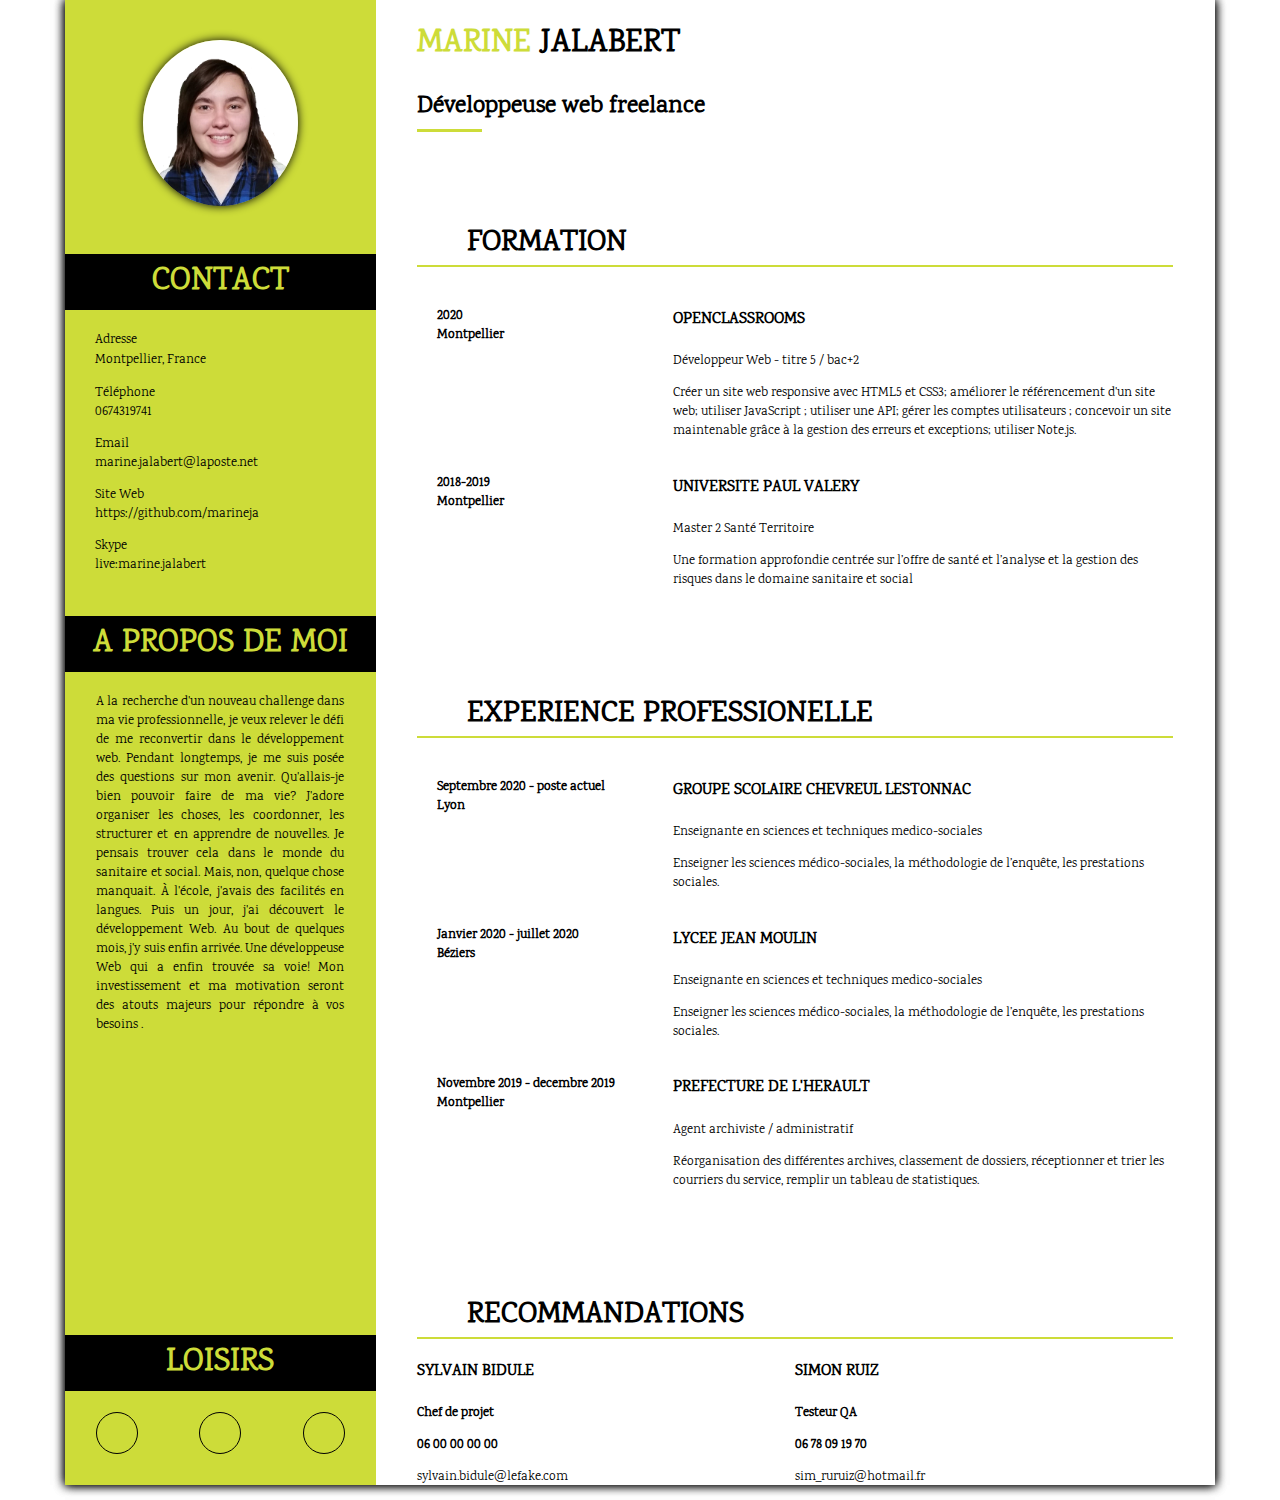
==== nouveaucodeprojet2.html @ 0a370d6e "projet 2" ====
<!DOCTYPE html>
<html>
<head>
	<title>CV Marine Jalabert Pojet 2</title>
	<link rel="stylesheet" type="text/css" href="CVprojet2.css">
	<link rel="stylesheet" href="https://use.fontawesome.com/releases/v5.14.0/css/all.css" integrity="sha384-HzLeBuhoNPvSl5KYnjx0BT+WB0QEEqLprO+NBkkk5gbc67FTaL7XIGa2w1L0Xbgc" crossorigin="anonymous">
	<meta name="viewport" content="width=device-width, initial-scale=1.0">
</head>

<body>
	<div class="page">
		<div class="Blocgauche">
			
			<div class="photo">
				<img src="photo cv.png"> </img>
			</div>

			<div class="bloccontact">
				<div class="titreun">
					<h1 class="textvert">CONTACT</h1>
				</div>
				<div class="information">
					<div class="adresse">
						<p>
							Adresse <br>
							Montpellier, France
						</p>
					</div>
					<div class="telephone">
						<p>
							Téléphone <br>
							0674319741
						</p>
					</div>
					<div class="email">
						<p>
							Email<br>
							marine.jalabert@laposte.net
						</p>
					</div>
					<div class="site">
						<p>
							Site Web<br>
							https://github.com/marineja
						</p>	
					</div>
					<div class="skype">
						<p>
							Skype<br>
							live:marine.jalabert
						</p>
					</div>
				</div>
				
			</div>
			<div class="présentation">
				<div class="titredeux">
					<h1 class="textvert">A PROPOS DE MOI</h1>
				</div>
				<div class="texte">
					<p>
					A la recherche d'un nouveau challenge dans ma vie professionnelle, je veux relever le défi de me reconvertir dans le développement web. Pendant longtemps, je me suis posée des questions sur mon avenir. Qu'allais-je bien pouvoir faire de ma vie? J'adore organiser les choses, les coordonner, les structurer et en apprendre de nouvelles. Je pensais trouver cela dans le monde du sanitaire et social. Mais, non, quelque chose manquait. À l'école, j'avais des facilités en langues. Puis un jour, j'ai découvert le développement Web. Au bout de quelques mois, j'y suis enfin arrivée. Une développeuse Web qui a enfin trouvée sa voie! Mon investissement et ma motivation seront des atouts majeurs pour répondre à vos besoins .
					</p>
				</div>
			</div>
			<div class="Hobbys">
				<div class="titretrois">
					<h1 class="textvert">LOISIRS</h1>
				</div>
				<div class="icones">
					<div class="TV">
						<i class="fas fa-tv"></i>
					</div>
					<div class="velo">
						<i class="fas fa-biking"></i>
					</div>
					<div class="voyage">
						<i class="fas fa-suitcase-rolling"></i>
					</div>
				</div>
			</div>
		</div>
<!------------------------------------------bloc droit------------------------------------------>
		<div class="blocdroit">
			<div class="photoresponsive">
				<img src="photo cv.png"> </img>
			</div>
			<div class="titrecv">
				<div class="prenom">
					<h1> <span class="marine">MARINE</span> <span class="jalabert">JALABERT</span></h1>
				</div>
				<div class="metier">
					<h2>Développeuse web freelance</h2>
					<div class="trait"></div>
				</div>
				
			</div>
<!-----------------------------------------bloc formation----------------------------------------------->
			<div class="bloctitre">
				<div class="titreimage">
					<div class="imagedroit">  
						<i class="fas fa-graduation-cap"></i> 
					</div>
					<div class="titreblocs">
						<h3>FORMATION</h3>
					</div>
				</div>
				<div class="interieur">
					<div class="premierbloc">
						<div class="blocdate">
							<div class="cerclepoint">
								<i class="far fa-dot-circle"></i>
							</div>
							<div class="date">
								<p>
									2020<br>
									Montpellier
								</p>
							</div>
						</div>
						<div class="blocdeux">
							<div class="nomecole">
								<h4>OPENCLASSROOMS</h4> 
							</div>
							<div class="parcours">
								<p>Développeur Web - titre 5 / bac+2</p>
							</div>
							<div class="sujet">
								<p>Créer un site web responsive avec HTML5 et CSS3; améliorer le référencement d'un site web; utiliser JavaScript ; utiliser une API; gérer les comptes utilisateurs ; concevoir un site maintenable grâce à la gestion des erreurs et exceptions; utiliser Note.js.</p>
							</div>
						</div>
					</div>
					<div class="deuxiemebloc">
						<div class="blocdate">
							<div class="cercle">
								<i class="fas fa-circle"></i>
							</div>
							<div class="date">
								<p>
									2018-2019<br>
									Montpellier
								</p>
							</div>
						</div>
						<div class="blocdeux">
							<div class="nomecole">
								<h4>UNIVERSITE PAUL VALERY</h4>
							</div>
							<div class="parcours">
								<p> Master 2 Santé Territoire </p>
							</div>
							<div class="sujet">
								<p> Une formation approfondie centrée sur l’offre de santé et l’analyse et la gestion des risques dans le domaine sanitaire et social</p>
							</div>
						</div>
					</div>
				</div>
				
			</div>
<!-------------------------------------------------------bloc experiences------------------------------------------------>
			<div class="bloctitre">
				<div class="titreimage">
					<div class="imagedroit">
						<i class="fas fa-briefcase"></i>
					</div>
					<div class="titreblocs">
						<h3>EXPERIENCE PROFESSIONELLE</h3>
					</div>
				</div>
				<div class="interieur">
					<div class="premierbloc">
						<div class="blocdate">
							<div class="cerclepoint">
								<i class="far fa-dot-circle"></i>
							</div>
							<div class="date">
								<p>
									Septembre 2020 - poste actuel<br>
									Lyon
								</p>
							</div>
						</div>
						<div class="blocdeux">
							<div class="nomemployeur">
								<h4> GROUPE SCOLAIRE CHEVREUL LESTONNAC </h4> 
							</div>
							<div class="parcours">
								<p>Enseignante en sciences et techniques medico-sociales</p>
							</div>
							<div class="sujet">
								<p> Enseigner les sciences médico-sociales, la méthodologie de l’enquête, les prestations sociales. </p>
							</div>
						</div>
					</div>
					<div class="deuxiemebloc">
						<div class="blocdate">
							<div class="cercle">
								<i class="fas fa-circle"></i>
							</div>
							<div class="date">
								<p>
									Janvier 2020 - juillet 2020<br>
									Béziers
								</p>
							</div>
						</div>
						<div class="blocdeux">
							<div class="nomemployeur">
								<h4>LYCEE JEAN MOULIN </h4>
							</div>
							<div class="parcours">
								<p> Enseignante en sciences et techniques medico-sociales </p>
							</div>
							<div class="sujet">
								<p> Enseigner les sciences médico-sociales, la méthodologie de l’enquête, les prestations sociales.</p>
							</div>
						</div>
					</div>
					<div class="troisiemebloc">
						<div class="blocdate">
							<div class="cercle">
								<i class="fas fa-circle"></i>
							</div>
							<div class="date">
								<p>
									Novembre 2019 - decembre 2019<br>
									Montpellier
								</p>
							</div>
						</div>
						<div class="blocdeux">
							<div class="nomemployeur">
								<h4>PREFECTURE DE L'HERAULT </h4>
							</div>
							<div class="parcours">
								<p> Agent archiviste / administratif </p>
							</div>
							<div class="sujet">
								<p>Réorganisation des différentes archives, classement de dossiers, réceptionner et trier les courriers du service, remplir un tableau de statistiques. </p>
							</div>
						</div>
					</div>
				</div>
			</div>
<!-------------------------------------------------------------------bloc recommandations-------------------------->			
			<div class="bloctitre">
				<div class="titreimage">
					<div class="imagedroit">
						<i class="fas fa-pencil-alt"></i>
					</div>
					<div class="titreblocs">
						<h3>RECOMMANDATIONS</h3>
					</div>
				</div>
				<div class="interieurrecommandations">
					<div class="blocunrecommandations">
						<div class="nom">
							<h4> SYLVAIN BIDULE </h4> 
						</div>
						<div class="job">
							<p>Chef de projet</p>
						</div>
						<div class="tel">
							<p> 06 00 00 00 00 </p>
						</div>
						<div class="mail">
							<p>sylvain.bidule@lefake.com</p>
						</div>
					</div>
					<div class="blocdeuxrecommandations">
						<div class="nom">
							<h4> SIMON RUIZ </h4> 
						</div>
						<div class="job">
							<p>Testeur QA</p>
						</div>
						<div class="tel">
							<p> 06 78 09 19 70 </p>
						</div>
						<div class="mail">
							<p>sim_ruruiz@hotmail.fr</p>
						</div>
					</div>
				</div>
			</div>
		</div>
	</div>
</body>
</html>
---- CVprojet2.css ----
@font-face {
  font-family: "Karma-Regular";
  src: url("Karma-Regular.ttf");
}
body{
	font-family: "Karma-Regular"
}
body, html{
	margin: 0 auto;
	padding: 0;
	width: 1150px;
	height: 1485px;
	box-shadow: 0px 0px 10px black

}
.page{
	display: flex;
	width: 100%;
	height: 100%;}

p{
	font-size: small;
}
/*=======================================================blocgauce==================================*/
.Blocgauche{
	width: 27%;
	background-color: #CDDC39;
	position: relative;
	display: flex;
	flex-wrap: wrap;
}

.titreun{
	background-color: black;
	height: auto;
	text-align: center;
}

h1{
	
	font-family: "Karma-Regular";
}

.textvert {
	color: #CDDC39;
	padding: 5px 0px;
}
.titredeux{
	background-color: black;
	height: auto;
	text-align: center;
}
.texte{
	text-align: justify;
	margin-left: 10%;
	margin-right: 10%;
}
.titretrois{
	background-color: black;
	height: auto;
	text-align: center;
}
.photo{
	height: 100px;
}
.photo > img{
	border-radius: 50%;
	display: block;
    margin-left: auto;
    margin-right: auto;
    margin-top: 40px;
    box-shadow: 0px 0px 10px black;
    width: 50%;

}
.adresse > p {
	line-height: 20px;
}
.information{
	padding-left: 30px;
}
.icones{
	display: flex;
	justify-content: space-around;
}
.icones>div{
	height: 40px;
	width: 40px;
	border: 1px solid black;
	border-radius: 50%;
	text-align: center;
	line-height: 40px;
}
.icones>div>i{
	font-size: 20px;
}
.marine{
	color:#CDDC39; 
}
.jalabert{
	color: black;
}
.Hobbys{
	align-self: flex-end;
	width: 100%;
	margin-bottom: 10%;
}
.bloccontact{
	width: 100%;
	height: 230px;
}

/*==============================================================bloc droit==================================*/
.blocdroit{
	width: 73%;
}
.photoresponsive{
	display: none;
}
.titrecv{
	margin-left: 5%;
	margin-right: 5%;
}
h2{
	font-style: bold;
	margin-bottom: 5px;
}

.trait{
	height: 3px;
	width: 65px;
	background-color:#CDDC39; 
}

.imagedroit>i{
	color: #CDDC39;
	font-size: 30px;

}
.parcours>p{
	font-size: small;
}
.sujet>p{
	font-size: small;
}
.date>p{
	font-weight: bold;
}
.date{
	margin: 0 0 0 20px;
}
.cerclepoint>i{
	color: #CDDC39;
	padding-top: 20px;
}
h3{
	font-style: bold;
	font-size: large;
	margin: 0 0 0 50px;
	font-size: 30px;
	
}
.titreimage{
	display: flex;
	width: 100%;
	border-bottom: solid 2px #CDDC39;
}
.blocdate{
	display: flex;
}
.date > p {
	margin-top: 20px;

}
.premierbloc{
	margin-top: 20px;
	display: flex;
	justify-content: space-between;
}
h4{
	font-style: bold;
}
.deuxiemebloc{
	display: flex;
}
.cercle>i{
	color: #CDDC39;
	padding-top: 20px;
}
.bloctitre{
	margin-top: 90px;
	margin-bottom: 50px;
	margin-left: 5%;
	margin-right: 5%;
}
.blocdeux{
	width: 500px;
}


/*===============================================bloc experiences================================================*/

.troisiemebloc{
	display: flex;
	justify-content: space-between;
}

.deuxiemebloc{
	display: flex;
	justify-content: space-between;
}




/***********************************************recommandations*********************************************/
.interieurrecommandations{
	display: flex;
}

.blocdeuxrecommandations{
	width: 500px;
}
.deuxiemebloc{
	display: flex;
}
.blocunrecommandations{
	width: 50%;
}
.blocdeuxrecommandations{
	width: 50%;
}
.job>p{
	font-weight: bold;
}
.tel>p{
	font-weight: bold;
}

@media screen and (max-width: 1150px) {


	body, html{
	
		width: 100%;
		height: auto;
		
	}
	.page{
	flex-direction: column-reverse;}
	.blocdroit{
	width: 100%;
	}

	.Blocgauche{
	width: 100%; 
	}
	.blocdroit{
	width: 100%;
}
	.photo{
	display: none;

	}
	.bloccontact{
		height: 340px;
	}
	.photoresponsive{
		display: block;
		width: 200px;
		margin: 0 auto;
	}
	.photoresponsive>img{
	border-radius: 50%;
	display: block;
    margin-left: auto;
    margin-right: auto;
    margin-top: 40px;
    box-shadow: 0px 0px 10px black;
    width: 100%;
	}
	.premierbloc{
		display: block;
	}
	.deuxiemebloc{
		display: block;
	}
	.troisiemebloc{
		display: block;
	}
	body, html{
		box-shadow: none;
	}









}
@media screen and (max-width: 550px){

.blocdeux{
	width: 100%;
}
.imagedroit{
	display: none;
}
h3{
	margin: 0;
	text-align: center;
	font-size: 20px;
}
.interieurrecommandations{
	display: block;
}
.titreblocs{
	width: 100%;
}

}
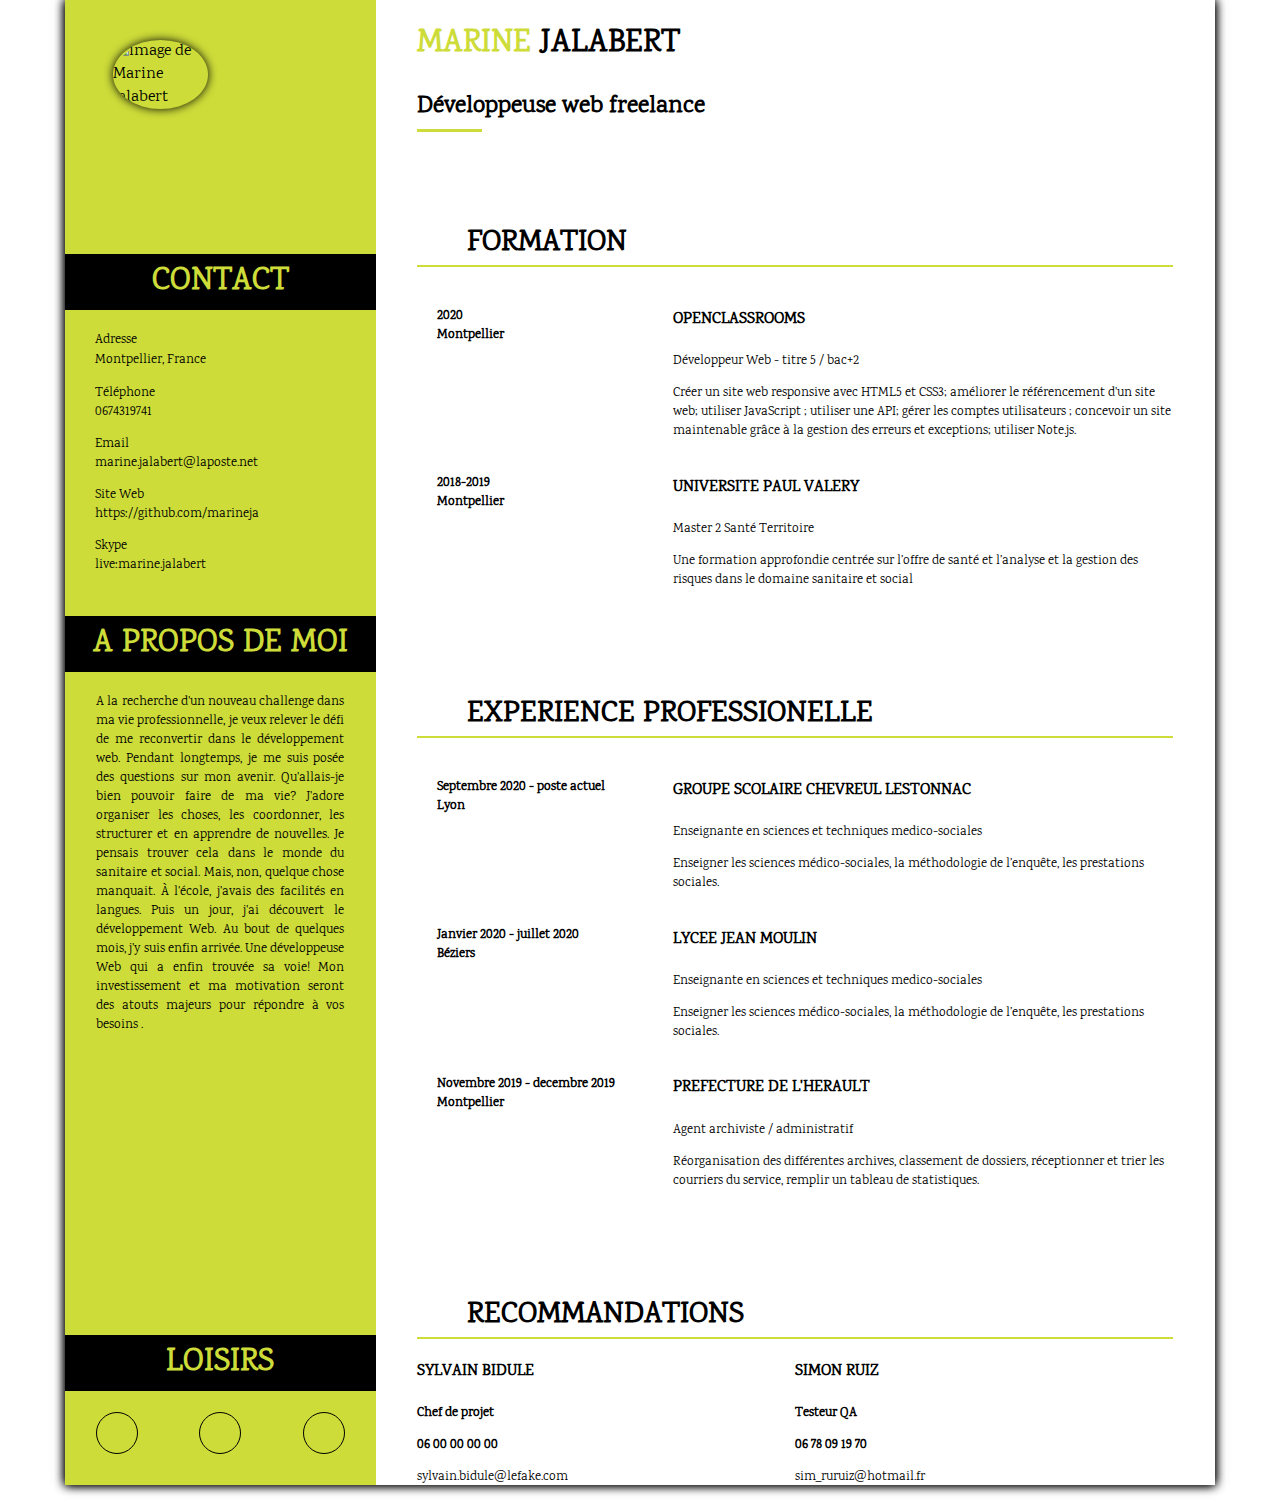
==== commit 02ef6c27: "version finale première soutenance" ====
--- a/nouveaucodeprojet2.html
+++ b/nouveaucodeprojet2.html
@@ -1,291 +1,292 @@
-<!DOCTYPE html>
-<html>
-<head>
-	<title>CV Marine Jalabert Pojet 2</title>
-	<link rel="stylesheet" type="text/css" href="CVprojet2.css">
-	<link rel="stylesheet" href="https://use.fontawesome.com/releases/v5.14.0/css/all.css" integrity="sha384-HzLeBuhoNPvSl5KYnjx0BT+WB0QEEqLprO+NBkkk5gbc67FTaL7XIGa2w1L0Xbgc" crossorigin="anonymous">
-	<meta name="viewport" content="width=device-width, initial-scale=1.0">
-</head>
-
-<body>
-	<div class="page">
-		<div class="Blocgauche">
-			
-			<div class="photo">
-				<img src="photo cv.png"> </img>
-			</div>
-
-			<div class="bloccontact">
-				<div class="titreun">
-					<h1 class="textvert">CONTACT</h1>
-				</div>
-				<div class="information">
-					<div class="adresse">
-						<p>
-							Adresse <br>
-							Montpellier, France
-						</p>
-					</div>
-					<div class="telephone">
-						<p>
-							Téléphone <br>
-							0674319741
-						</p>
-					</div>
-					<div class="email">
-						<p>
-							Email<br>
-							marine.jalabert@laposte.net
-						</p>
-					</div>
-					<div class="site">
-						<p>
-							Site Web<br>
-							https://github.com/marineja
-						</p>	
-					</div>
-					<div class="skype">
-						<p>
-							Skype<br>
-							live:marine.jalabert
-						</p>
-					</div>
-				</div>
-				
-			</div>
-			<div class="présentation">
-				<div class="titredeux">
-					<h1 class="textvert">A PROPOS DE MOI</h1>
-				</div>
-				<div class="texte">
-					<p>
-					A la recherche d'un nouveau challenge dans ma vie professionnelle, je veux relever le défi de me reconvertir dans le développement web. Pendant longtemps, je me suis posée des questions sur mon avenir. Qu'allais-je bien pouvoir faire de ma vie? J'adore organiser les choses, les coordonner, les structurer et en apprendre de nouvelles. Je pensais trouver cela dans le monde du sanitaire et social. Mais, non, quelque chose manquait. À l'école, j'avais des facilités en langues. Puis un jour, j'ai découvert le développement Web. Au bout de quelques mois, j'y suis enfin arrivée. Une développeuse Web qui a enfin trouvée sa voie! Mon investissement et ma motivation seront des atouts majeurs pour répondre à vos besoins .
-					</p>
-				</div>
-			</div>
-			<div class="Hobbys">
-				<div class="titretrois">
-					<h1 class="textvert">LOISIRS</h1>
-				</div>
-				<div class="icones">
-					<div class="TV">
-						<i class="fas fa-tv"></i>
-					</div>
-					<div class="velo">
-						<i class="fas fa-biking"></i>
-					</div>
-					<div class="voyage">
-						<i class="fas fa-suitcase-rolling"></i>
-					</div>
-				</div>
-			</div>
-		</div>
-<!------------------------------------------bloc droit------------------------------------------>
-		<div class="blocdroit">
-			<div class="photoresponsive">
-				<img src="photo cv.png"> </img>
-			</div>
-			<div class="titrecv">
-				<div class="prenom">
-					<h1> <span class="marine">MARINE</span> <span class="jalabert">JALABERT</span></h1>
-				</div>
-				<div class="metier">
-					<h2>Développeuse web freelance</h2>
-					<div class="trait"></div>
-				</div>
-				
-			</div>
-<!-----------------------------------------bloc formation----------------------------------------------->
-			<div class="bloctitre">
-				<div class="titreimage">
-					<div class="imagedroit">  
-						<i class="fas fa-graduation-cap"></i> 
-					</div>
-					<div class="titreblocs">
-						<h3>FORMATION</h3>
-					</div>
-				</div>
-				<div class="interieur">
-					<div class="premierbloc">
-						<div class="blocdate">
-							<div class="cerclepoint">
-								<i class="far fa-dot-circle"></i>
-							</div>
-							<div class="date">
-								<p>
-									2020<br>
-									Montpellier
-								</p>
-							</div>
-						</div>
-						<div class="blocdeux">
-							<div class="nomecole">
-								<h4>OPENCLASSROOMS</h4> 
-							</div>
-							<div class="parcours">
-								<p>Développeur Web - titre 5 / bac+2</p>
-							</div>
-							<div class="sujet">
-								<p>Créer un site web responsive avec HTML5 et CSS3; améliorer le référencement d'un site web; utiliser JavaScript ; utiliser une API; gérer les comptes utilisateurs ; concevoir un site maintenable grâce à la gestion des erreurs et exceptions; utiliser Note.js.</p>
-							</div>
-						</div>
-					</div>
-					<div class="deuxiemebloc">
-						<div class="blocdate">
-							<div class="cercle">
-								<i class="fas fa-circle"></i>
-							</div>
-							<div class="date">
-								<p>
-									2018-2019<br>
-									Montpellier
-								</p>
-							</div>
-						</div>
-						<div class="blocdeux">
-							<div class="nomecole">
-								<h4>UNIVERSITE PAUL VALERY</h4>
-							</div>
-							<div class="parcours">
-								<p> Master 2 Santé Territoire </p>
-							</div>
-							<div class="sujet">
-								<p> Une formation approfondie centrée sur l’offre de santé et l’analyse et la gestion des risques dans le domaine sanitaire et social</p>
-							</div>
-						</div>
-					</div>
-				</div>
-				
-			</div>
-<!-------------------------------------------------------bloc experiences------------------------------------------------>
-			<div class="bloctitre">
-				<div class="titreimage">
-					<div class="imagedroit">
-						<i class="fas fa-briefcase"></i>
-					</div>
-					<div class="titreblocs">
-						<h3>EXPERIENCE PROFESSIONELLE</h3>
-					</div>
-				</div>
-				<div class="interieur">
-					<div class="premierbloc">
-						<div class="blocdate">
-							<div class="cerclepoint">
-								<i class="far fa-dot-circle"></i>
-							</div>
-							<div class="date">
-								<p>
-									Septembre 2020 - poste actuel<br>
-									Lyon
-								</p>
-							</div>
-						</div>
-						<div class="blocdeux">
-							<div class="nomemployeur">
-								<h4> GROUPE SCOLAIRE CHEVREUL LESTONNAC </h4> 
-							</div>
-							<div class="parcours">
-								<p>Enseignante en sciences et techniques medico-sociales</p>
-							</div>
-							<div class="sujet">
-								<p> Enseigner les sciences médico-sociales, la méthodologie de l’enquête, les prestations sociales. </p>
-							</div>
-						</div>
-					</div>
-					<div class="deuxiemebloc">
-						<div class="blocdate">
-							<div class="cercle">
-								<i class="fas fa-circle"></i>
-							</div>
-							<div class="date">
-								<p>
-									Janvier 2020 - juillet 2020<br>
-									Béziers
-								</p>
-							</div>
-						</div>
-						<div class="blocdeux">
-							<div class="nomemployeur">
-								<h4>LYCEE JEAN MOULIN </h4>
-							</div>
-							<div class="parcours">
-								<p> Enseignante en sciences et techniques medico-sociales </p>
-							</div>
-							<div class="sujet">
-								<p> Enseigner les sciences médico-sociales, la méthodologie de l’enquête, les prestations sociales.</p>
-							</div>
-						</div>
-					</div>
-					<div class="troisiemebloc">
-						<div class="blocdate">
-							<div class="cercle">
-								<i class="fas fa-circle"></i>
-							</div>
-							<div class="date">
-								<p>
-									Novembre 2019 - decembre 2019<br>
-									Montpellier
-								</p>
-							</div>
-						</div>
-						<div class="blocdeux">
-							<div class="nomemployeur">
-								<h4>PREFECTURE DE L'HERAULT </h4>
-							</div>
-							<div class="parcours">
-								<p> Agent archiviste / administratif </p>
-							</div>
-							<div class="sujet">
-								<p>Réorganisation des différentes archives, classement de dossiers, réceptionner et trier les courriers du service, remplir un tableau de statistiques. </p>
-							</div>
-						</div>
-					</div>
-				</div>
-			</div>
-<!-------------------------------------------------------------------bloc recommandations-------------------------->			
-			<div class="bloctitre">
-				<div class="titreimage">
-					<div class="imagedroit">
-						<i class="fas fa-pencil-alt"></i>
-					</div>
-					<div class="titreblocs">
-						<h3>RECOMMANDATIONS</h3>
-					</div>
-				</div>
-				<div class="interieurrecommandations">
-					<div class="blocunrecommandations">
-						<div class="nom">
-							<h4> SYLVAIN BIDULE </h4> 
-						</div>
-						<div class="job">
-							<p>Chef de projet</p>
-						</div>
-						<div class="tel">
-							<p> 06 00 00 00 00 </p>
-						</div>
-						<div class="mail">
-							<p>sylvain.bidule@lefake.com</p>
-						</div>
-					</div>
-					<div class="blocdeuxrecommandations">
-						<div class="nom">
-							<h4> SIMON RUIZ </h4> 
-						</div>
-						<div class="job">
-							<p>Testeur QA</p>
-						</div>
-						<div class="tel">
-							<p> 06 78 09 19 70 </p>
-						</div>
-						<div class="mail">
-							<p>sim_ruruiz@hotmail.fr</p>
-						</div>
-					</div>
-				</div>
-			</div>
-		</div>
-	</div>
-</body>
-</html>
-
-
+<!DOCTYPE html>
+<html lang="fr">
+<head>
+	<title>CV Marine Jalabert Pojet 2</title>
+	<link rel="stylesheet" type="text/css" href="CVprojet2.css">
+	<link rel="stylesheet" href="https://use.fontawesome.com/releases/v5.14.0/css/all.css" integrity="sha384-HzLeBuhoNPvSl5KYnjx0BT+WB0QEEqLprO+NBkkk5gbc67FTaL7XIGa2w1L0Xbgc" crossorigin="anonymous">
+	<meta name="viewport" content="width=device-width, initial-scale=1.0">
+	<meta charset="utf-8">
+</head>
+
+<body>
+	<div class="page">
+		<div class="Blocgauche">
+			
+			<div class="photo">
+				<img alt="image de Marine Jalabert" src="photocv.png"> 
+			</div>
+
+			<div class="bloccontact">
+				<div class="titreun">
+					<h1 class="textvert">CONTACT</h1>
+				</div>
+				<div class="information">
+					<div class="adresse">
+						<p>
+							Adresse <br>
+							Montpellier, France
+						</p>
+					</div>
+					<div class="telephone">
+						<p>
+							Téléphone <br>
+							0674319741
+						</p>
+					</div>
+					<div class="email">
+						<p>
+							Email<br>
+							marine.jalabert@laposte.net
+						</p>
+					</div>
+					<div class="site">
+						<p>
+							Site Web<br>
+							https://github.com/marineja
+						</p>	
+					</div>
+					<div class="skype">
+						<p>
+							Skype<br>
+							live:marine.jalabert
+						</p>
+					</div>
+				</div>
+				
+			</div>
+			<div class="présentation">
+				<div class="titredeux">
+					<h1 class="textvert">A PROPOS DE MOI</h1>
+				</div>
+				<div class="texte">
+					<p>
+					A la recherche d'un nouveau challenge dans ma vie professionnelle, je veux relever le défi de me reconvertir dans le développement web. Pendant longtemps, je me suis posée des questions sur mon avenir. Qu'allais-je bien pouvoir faire de ma vie? J'adore organiser les choses, les coordonner, les structurer et en apprendre de nouvelles. Je pensais trouver cela dans le monde du sanitaire et social. Mais, non, quelque chose manquait. À l'école, j'avais des facilités en langues. Puis un jour, j'ai découvert le développement Web. Au bout de quelques mois, j'y suis enfin arrivée. Une développeuse Web qui a enfin trouvée sa voie! Mon investissement et ma motivation seront des atouts majeurs pour répondre à vos besoins .
+					</p>
+				</div>
+			</div>
+			<div class="Hobbys">
+				<div class="titretrois">
+					<h1 class="textvert">LOISIRS</h1>
+				</div>
+				<div class="icones">
+					<div class="TV">
+						<i class="fas fa-tv"></i>
+					</div>
+					<div class="velo">
+						<i class="fas fa-biking"></i>
+					</div>
+					<div class="voyage">
+						<i class="fas fa-suitcase-rolling"></i>
+					</div>
+				</div>
+			</div>
+		</div>
+<!------------------------------------------bloc droit------------------------------------------>
+		<div class="blocdroit">
+			<div class="photoresponsive">
+				<img alt="photo de marine Jalabert" src="photocv.png"> 
+			</div>
+			<div class="titrecv">
+				<div class="prenom">
+					<h1> <span class="marine">MARINE</span> <span class="jalabert">JALABERT</span></h1>
+				</div>
+				<div class="metier">
+					<h2>Développeuse web freelance</h2>
+					<div class="trait"></div>
+				</div>
+				
+			</div>
+<!-----------------------------------------bloc formation----------------------------------------------->
+			<div class="bloctitre">
+				<div class="titreimage">
+					<div class="imagedroit">  
+						<i class="fas fa-graduation-cap"></i> 
+					</div>
+					<div class="titreblocs">
+						<h3>FORMATION</h3>
+					</div>
+				</div>
+				<div class="interieur">
+					<div class="premierbloc">
+						<div class="blocdate">
+							<div class="cerclepoint">
+								<i class="far fa-dot-circle"></i>
+							</div>
+							<div class="date">
+								<p>
+									2020<br>
+									Montpellier
+								</p>
+							</div>
+						</div>
+						<div class="blocdeux">
+							<div class="nomecole">
+								<h4>OPENCLASSROOMS</h4> 
+							</div>
+							<div class="parcours">
+								<p>Développeur Web - titre 5 / bac+2</p>
+							</div>
+							<div class="sujet">
+								<p>Créer un site web responsive avec HTML5 et CSS3; améliorer le référencement d'un site web; utiliser JavaScript ; utiliser une API; gérer les comptes utilisateurs ; concevoir un site maintenable grâce à la gestion des erreurs et exceptions; utiliser Note.js.</p>
+							</div>
+						</div>
+					</div>
+					<div class="deuxiemebloc">
+						<div class="blocdate">
+							<div class="cercle">
+								<i class="fas fa-circle"></i>
+							</div>
+							<div class="date">
+								<p>
+									2018-2019<br>
+									Montpellier
+								</p>
+							</div>
+						</div>
+						<div class="blocdeux">
+							<div class="nomecole">
+								<h4>UNIVERSITE PAUL VALERY</h4>
+							</div>
+							<div class="parcours">
+								<p> Master 2 Santé Territoire </p>
+							</div>
+							<div class="sujet">
+								<p> Une formation approfondie centrée sur l’offre de santé et l’analyse et la gestion des risques dans le domaine sanitaire et social</p>
+							</div>
+						</div>
+					</div>
+				</div>
+				
+			</div>
+<!-------------------------------------------------------bloc experiences------------------------------------------------>
+			<div class="bloctitre">
+				<div class="titreimage">
+					<div class="imagedroit">
+						<i class="fas fa-briefcase"></i>
+					</div>
+					<div class="titreblocs">
+						<h3>EXPERIENCE PROFESSIONELLE</h3>
+					</div>
+				</div>
+				<div class="interieur">
+					<div class="premierbloc">
+						<div class="blocdate">
+							<div class="cerclepoint">
+								<i class="far fa-dot-circle"></i>
+							</div>
+							<div class="date">
+								<p>
+									Septembre 2020 - poste actuel<br>
+									Lyon
+								</p>
+							</div>
+						</div>
+						<div class="blocdeux">
+							<div class="nomemployeur">
+								<h4> GROUPE SCOLAIRE CHEVREUL LESTONNAC </h4> 
+							</div>
+							<div class="parcours">
+								<p>Enseignante en sciences et techniques medico-sociales</p>
+							</div>
+							<div class="sujet">
+								<p> Enseigner les sciences médico-sociales, la méthodologie de l’enquête, les prestations sociales. </p>
+							</div>
+						</div>
+					</div>
+					<div class="deuxiemebloc">
+						<div class="blocdate">
+							<div class="cercle">
+								<i class="fas fa-circle"></i>
+							</div>
+							<div class="date">
+								<p>
+									Janvier 2020 - juillet 2020<br>
+									Béziers
+								</p>
+							</div>
+						</div>
+						<div class="blocdeux">
+							<div class="nomemployeur">
+								<h4>LYCEE JEAN MOULIN </h4>
+							</div>
+							<div class="parcours">
+								<p> Enseignante en sciences et techniques medico-sociales </p>
+							</div>
+							<div class="sujet">
+								<p> Enseigner les sciences médico-sociales, la méthodologie de l’enquête, les prestations sociales.</p>
+							</div>
+						</div>
+					</div>
+					<div class="troisiemebloc">
+						<div class="blocdate">
+							<div class="cercle">
+								<i class="fas fa-circle"></i>
+							</div>
+							<div class="date">
+								<p>
+									Novembre 2019 - decembre 2019<br>
+									Montpellier
+								</p>
+							</div>
+						</div>
+						<div class="blocdeux">
+							<div class="nomemployeur">
+								<h4>PREFECTURE DE L'HERAULT </h4>
+							</div>
+							<div class="parcours">
+								<p> Agent archiviste / administratif </p>
+							</div>
+							<div class="sujet">
+								<p>Réorganisation des différentes archives, classement de dossiers, réceptionner et trier les courriers du service, remplir un tableau de statistiques. </p>
+							</div>
+						</div>
+					</div>
+				</div>
+			</div>
+<!-------------------------------------------------------------------bloc recommandations-------------------------->			
+			<div class="bloctitre">
+				<div class="titreimage">
+					<div class="imagedroit">
+						<i class="fas fa-pencil-alt"></i>
+					</div>
+					<div class="titreblocs">
+						<h3>RECOMMANDATIONS</h3>
+					</div>
+				</div>
+				<div class="interieurrecommandations">
+					<div class="blocunrecommandations">
+						<div class="nom">
+							<h4> SYLVAIN BIDULE </h4> 
+						</div>
+						<div class="job">
+							<p>Chef de projet</p>
+						</div>
+						<div class="tel">
+							<p> 06 00 00 00 00 </p>
+						</div>
+						<div class="mail">
+							<p>sylvain.bidule@lefake.com</p>
+						</div>
+					</div>
+					<div class="blocdeuxrecommandations">
+						<div class="nom">
+							<h4> SIMON RUIZ </h4> 
+						</div>
+						<div class="job">
+							<p>Testeur QA</p>
+						</div>
+						<div class="tel">
+							<p> 06 78 09 19 70 </p>
+						</div>
+						<div class="mail">
+							<p>sim_ruruiz@hotmail.fr</p>
+						</div>
+					</div>
+				</div>
+			</div>
+		</div>
+	</div>
+</body>
+</html>
+
+
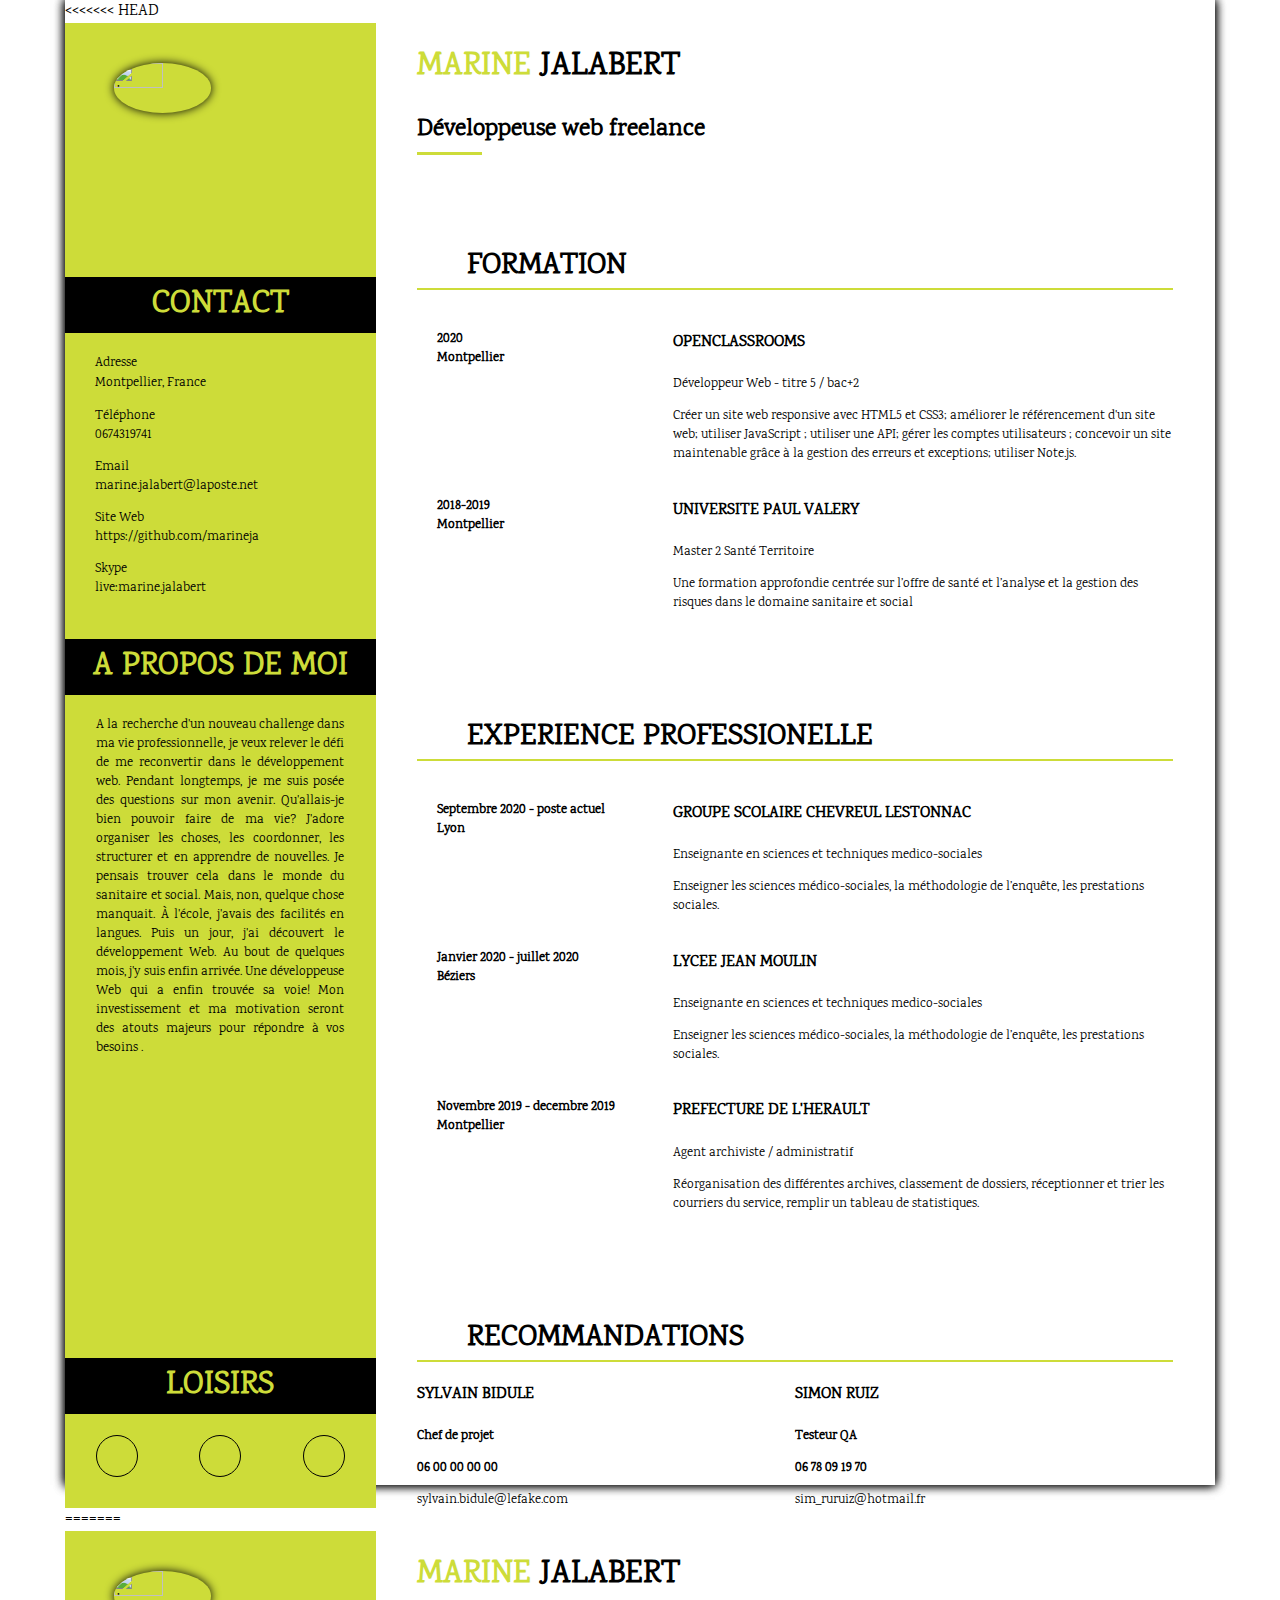
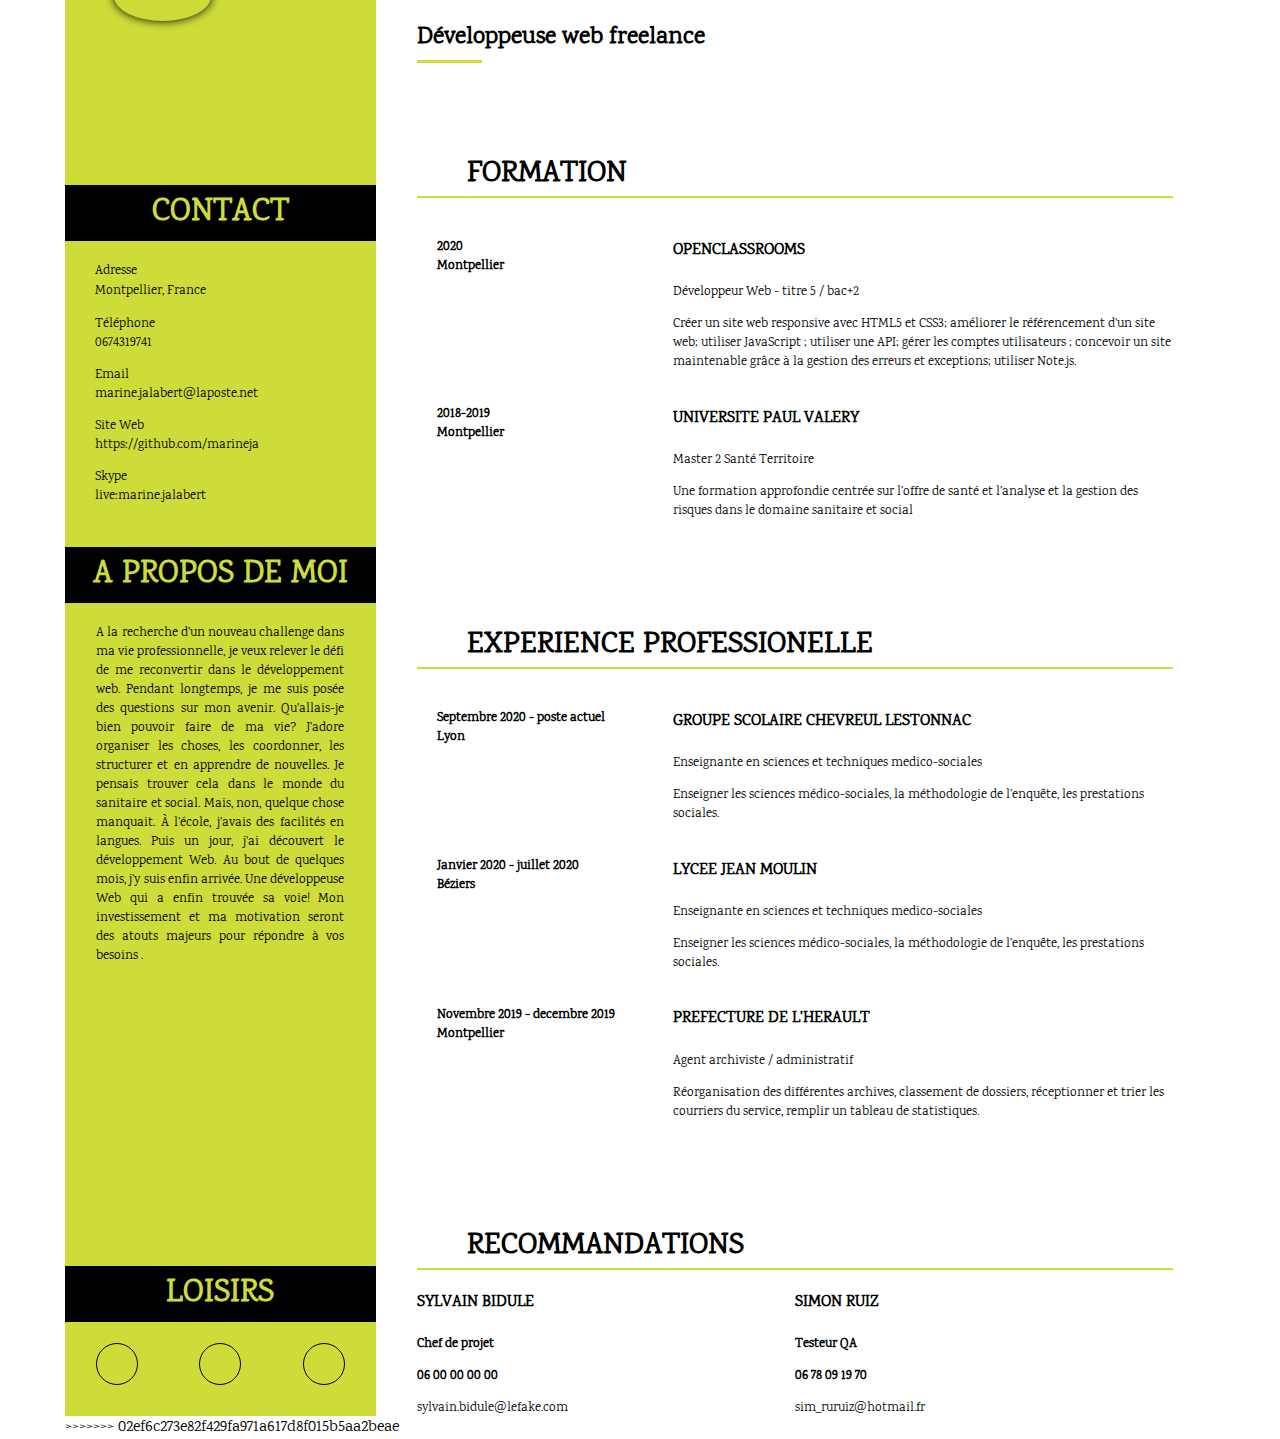
==== commit 57e23b83: "merge" ====
--- a/nouveaucodeprojet2.html
+++ b/nouveaucodeprojet2.html
@@ -1,292 +1,587 @@
-<!DOCTYPE html>
-<html lang="fr">
-<head>
-	<title>CV Marine Jalabert Pojet 2</title>
-	<link rel="stylesheet" type="text/css" href="CVprojet2.css">
-	<link rel="stylesheet" href="https://use.fontawesome.com/releases/v5.14.0/css/all.css" integrity="sha384-HzLeBuhoNPvSl5KYnjx0BT+WB0QEEqLprO+NBkkk5gbc67FTaL7XIGa2w1L0Xbgc" crossorigin="anonymous">
-	<meta name="viewport" content="width=device-width, initial-scale=1.0">
-	<meta charset="utf-8">
-</head>
-
-<body>
-	<div class="page">
-		<div class="Blocgauche">
-			
-			<div class="photo">
-				<img alt="image de Marine Jalabert" src="photocv.png"> 
-			</div>
-
-			<div class="bloccontact">
-				<div class="titreun">
-					<h1 class="textvert">CONTACT</h1>
-				</div>
-				<div class="information">
-					<div class="adresse">
-						<p>
-							Adresse <br>
-							Montpellier, France
-						</p>
-					</div>
-					<div class="telephone">
-						<p>
-							Téléphone <br>
-							0674319741
-						</p>
-					</div>
-					<div class="email">
-						<p>
-							Email<br>
-							marine.jalabert@laposte.net
-						</p>
-					</div>
-					<div class="site">
-						<p>
-							Site Web<br>
-							https://github.com/marineja
-						</p>	
-					</div>
-					<div class="skype">
-						<p>
-							Skype<br>
-							live:marine.jalabert
-						</p>
-					</div>
-				</div>
-				
-			</div>
-			<div class="présentation">
-				<div class="titredeux">
-					<h1 class="textvert">A PROPOS DE MOI</h1>
-				</div>
-				<div class="texte">
-					<p>
-					A la recherche d'un nouveau challenge dans ma vie professionnelle, je veux relever le défi de me reconvertir dans le développement web. Pendant longtemps, je me suis posée des questions sur mon avenir. Qu'allais-je bien pouvoir faire de ma vie? J'adore organiser les choses, les coordonner, les structurer et en apprendre de nouvelles. Je pensais trouver cela dans le monde du sanitaire et social. Mais, non, quelque chose manquait. À l'école, j'avais des facilités en langues. Puis un jour, j'ai découvert le développement Web. Au bout de quelques mois, j'y suis enfin arrivée. Une développeuse Web qui a enfin trouvée sa voie! Mon investissement et ma motivation seront des atouts majeurs pour répondre à vos besoins .
-					</p>
-				</div>
-			</div>
-			<div class="Hobbys">
-				<div class="titretrois">
-					<h1 class="textvert">LOISIRS</h1>
-				</div>
-				<div class="icones">
-					<div class="TV">
-						<i class="fas fa-tv"></i>
-					</div>
-					<div class="velo">
-						<i class="fas fa-biking"></i>
-					</div>
-					<div class="voyage">
-						<i class="fas fa-suitcase-rolling"></i>
-					</div>
-				</div>
-			</div>
-		</div>
-<!------------------------------------------bloc droit------------------------------------------>
-		<div class="blocdroit">
-			<div class="photoresponsive">
-				<img alt="photo de marine Jalabert" src="photocv.png"> 
-			</div>
-			<div class="titrecv">
-				<div class="prenom">
-					<h1> <span class="marine">MARINE</span> <span class="jalabert">JALABERT</span></h1>
-				</div>
-				<div class="metier">
-					<h2>Développeuse web freelance</h2>
-					<div class="trait"></div>
-				</div>
-				
-			</div>
-<!-----------------------------------------bloc formation----------------------------------------------->
-			<div class="bloctitre">
-				<div class="titreimage">
-					<div class="imagedroit">  
-						<i class="fas fa-graduation-cap"></i> 
-					</div>
-					<div class="titreblocs">
-						<h3>FORMATION</h3>
-					</div>
-				</div>
-				<div class="interieur">
-					<div class="premierbloc">
-						<div class="blocdate">
-							<div class="cerclepoint">
-								<i class="far fa-dot-circle"></i>
-							</div>
-							<div class="date">
-								<p>
-									2020<br>
-									Montpellier
-								</p>
-							</div>
-						</div>
-						<div class="blocdeux">
-							<div class="nomecole">
-								<h4>OPENCLASSROOMS</h4> 
-							</div>
-							<div class="parcours">
-								<p>Développeur Web - titre 5 / bac+2</p>
-							</div>
-							<div class="sujet">
-								<p>Créer un site web responsive avec HTML5 et CSS3; améliorer le référencement d'un site web; utiliser JavaScript ; utiliser une API; gérer les comptes utilisateurs ; concevoir un site maintenable grâce à la gestion des erreurs et exceptions; utiliser Note.js.</p>
-							</div>
-						</div>
-					</div>
-					<div class="deuxiemebloc">
-						<div class="blocdate">
-							<div class="cercle">
-								<i class="fas fa-circle"></i>
-							</div>
-							<div class="date">
-								<p>
-									2018-2019<br>
-									Montpellier
-								</p>
-							</div>
-						</div>
-						<div class="blocdeux">
-							<div class="nomecole">
-								<h4>UNIVERSITE PAUL VALERY</h4>
-							</div>
-							<div class="parcours">
-								<p> Master 2 Santé Territoire </p>
-							</div>
-							<div class="sujet">
-								<p> Une formation approfondie centrée sur l’offre de santé et l’analyse et la gestion des risques dans le domaine sanitaire et social</p>
-							</div>
-						</div>
-					</div>
-				</div>
-				
-			</div>
-<!-------------------------------------------------------bloc experiences------------------------------------------------>
-			<div class="bloctitre">
-				<div class="titreimage">
-					<div class="imagedroit">
-						<i class="fas fa-briefcase"></i>
-					</div>
-					<div class="titreblocs">
-						<h3>EXPERIENCE PROFESSIONELLE</h3>
-					</div>
-				</div>
-				<div class="interieur">
-					<div class="premierbloc">
-						<div class="blocdate">
-							<div class="cerclepoint">
-								<i class="far fa-dot-circle"></i>
-							</div>
-							<div class="date">
-								<p>
-									Septembre 2020 - poste actuel<br>
-									Lyon
-								</p>
-							</div>
-						</div>
-						<div class="blocdeux">
-							<div class="nomemployeur">
-								<h4> GROUPE SCOLAIRE CHEVREUL LESTONNAC </h4> 
-							</div>
-							<div class="parcours">
-								<p>Enseignante en sciences et techniques medico-sociales</p>
-							</div>
-							<div class="sujet">
-								<p> Enseigner les sciences médico-sociales, la méthodologie de l’enquête, les prestations sociales. </p>
-							</div>
-						</div>
-					</div>
-					<div class="deuxiemebloc">
-						<div class="blocdate">
-							<div class="cercle">
-								<i class="fas fa-circle"></i>
-							</div>
-							<div class="date">
-								<p>
-									Janvier 2020 - juillet 2020<br>
-									Béziers
-								</p>
-							</div>
-						</div>
-						<div class="blocdeux">
-							<div class="nomemployeur">
-								<h4>LYCEE JEAN MOULIN </h4>
-							</div>
-							<div class="parcours">
-								<p> Enseignante en sciences et techniques medico-sociales </p>
-							</div>
-							<div class="sujet">
-								<p> Enseigner les sciences médico-sociales, la méthodologie de l’enquête, les prestations sociales.</p>
-							</div>
-						</div>
-					</div>
-					<div class="troisiemebloc">
-						<div class="blocdate">
-							<div class="cercle">
-								<i class="fas fa-circle"></i>
-							</div>
-							<div class="date">
-								<p>
-									Novembre 2019 - decembre 2019<br>
-									Montpellier
-								</p>
-							</div>
-						</div>
-						<div class="blocdeux">
-							<div class="nomemployeur">
-								<h4>PREFECTURE DE L'HERAULT </h4>
-							</div>
-							<div class="parcours">
-								<p> Agent archiviste / administratif </p>
-							</div>
-							<div class="sujet">
-								<p>Réorganisation des différentes archives, classement de dossiers, réceptionner et trier les courriers du service, remplir un tableau de statistiques. </p>
-							</div>
-						</div>
-					</div>
-				</div>
-			</div>
-<!-------------------------------------------------------------------bloc recommandations-------------------------->			
-			<div class="bloctitre">
-				<div class="titreimage">
-					<div class="imagedroit">
-						<i class="fas fa-pencil-alt"></i>
-					</div>
-					<div class="titreblocs">
-						<h3>RECOMMANDATIONS</h3>
-					</div>
-				</div>
-				<div class="interieurrecommandations">
-					<div class="blocunrecommandations">
-						<div class="nom">
-							<h4> SYLVAIN BIDULE </h4> 
-						</div>
-						<div class="job">
-							<p>Chef de projet</p>
-						</div>
-						<div class="tel">
-							<p> 06 00 00 00 00 </p>
-						</div>
-						<div class="mail">
-							<p>sylvain.bidule@lefake.com</p>
-						</div>
-					</div>
-					<div class="blocdeuxrecommandations">
-						<div class="nom">
-							<h4> SIMON RUIZ </h4> 
-						</div>
-						<div class="job">
-							<p>Testeur QA</p>
-						</div>
-						<div class="tel">
-							<p> 06 78 09 19 70 </p>
-						</div>
-						<div class="mail">
-							<p>sim_ruruiz@hotmail.fr</p>
-						</div>
-					</div>
-				</div>
-			</div>
-		</div>
-	</div>
-</body>
-</html>
-
-
+<<<<<<< HEAD
+<!DOCTYPE html>
+<html lang="fr">
+<head>
+	<title>CV Marine Jalabert Pojet 2</title>
+	<link rel="stylesheet" type="text/css" href="CVprojet2.css">
+	<link rel="stylesheet" href="https://use.fontawesome.com/releases/v5.14.0/css/all.css" integrity="sha384-HzLeBuhoNPvSl5KYnjx0BT+WB0QEEqLprO+NBkkk5gbc67FTaL7XIGa2w1L0Xbgc" crossorigin="anonymous">
+	<meta name="viewport" content="width=device-width, initial-scale=1.0">
+	<meta charset="utf-8">
+</head>
+
+<body>
+	<div class="page">
+		<div class="Blocgauche">
+			
+			<div class="photo">
+				<img alt="image de Marine Jalabert" src="photocv.png"> 
+			</div>
+
+			<div class="bloccontact">
+				<div class="titreun">
+					<h1 class="textvert">CONTACT</h1>
+				</div>
+				<div class="information">
+					<div class="adresse">
+						<p>
+							Adresse <br>
+							Montpellier, France
+						</p>
+					</div>
+					<div class="telephone">
+						<p>
+							Téléphone <br>
+							0674319741
+						</p>
+					</div>
+					<div class="email">
+						<p>
+							Email<br>
+							marine.jalabert@laposte.net
+						</p>
+					</div>
+					<div class="site">
+						<p>
+							Site Web<br>
+							https://github.com/marineja
+						</p>	
+					</div>
+					<div class="skype">
+						<p>
+							Skype<br>
+							live:marine.jalabert
+						</p>
+					</div>
+				</div>
+				
+			</div>
+			<div class="présentation">
+				<div class="titredeux">
+					<h1 class="textvert">A PROPOS DE MOI</h1>
+				</div>
+				<div class="texte">
+					<p>
+					A la recherche d'un nouveau challenge dans ma vie professionnelle, je veux relever le défi de me reconvertir dans le développement web. Pendant longtemps, je me suis posée des questions sur mon avenir. Qu'allais-je bien pouvoir faire de ma vie? J'adore organiser les choses, les coordonner, les structurer et en apprendre de nouvelles. Je pensais trouver cela dans le monde du sanitaire et social. Mais, non, quelque chose manquait. À l'école, j'avais des facilités en langues. Puis un jour, j'ai découvert le développement Web. Au bout de quelques mois, j'y suis enfin arrivée. Une développeuse Web qui a enfin trouvée sa voie! Mon investissement et ma motivation seront des atouts majeurs pour répondre à vos besoins .
+					</p>
+				</div>
+			</div>
+			<div class="Hobbys">
+				<div class="titretrois">
+					<h1 class="textvert">LOISIRS</h1>
+				</div>
+				<div class="icones">
+					<div class="TV">
+						<i class="fas fa-tv"></i>
+					</div>
+					<div class="velo">
+						<i class="fas fa-biking"></i>
+					</div>
+					<div class="voyage">
+						<i class="fas fa-suitcase-rolling"></i>
+					</div>
+				</div>
+			</div>
+		</div>
+<!------------------------------------------bloc droit------------------------------------------>
+		<div class="blocdroit">
+			<div class="photoresponsive">
+				<img alt="photo de marine Jalabert" src="photocv.png"> 
+			</div>
+			<div class="titrecv">
+				<div class="prenom">
+					<h1> <span class="marine">MARINE</span> <span class="jalabert">JALABERT</span></h1>
+				</div>
+				<div class="metier">
+					<h2>Développeuse web freelance</h2>
+					<div class="trait"></div>
+				</div>
+				
+			</div>
+<!-----------------------------------------bloc formation----------------------------------------------->
+			<div class="bloctitre">
+				<div class="titreimage">
+					<div class="imagedroit">  
+						<i class="fas fa-graduation-cap"></i> 
+					</div>
+					<div class="titreblocs">
+						<h3>FORMATION</h3>
+					</div>
+				</div>
+				<div class="interieur">
+					<div class="premierbloc">
+						<div class="blocdate">
+							<div class="cerclepoint">
+								<i class="far fa-dot-circle"></i>
+							</div>
+							<div class="date">
+								<p>
+									2020<br>
+									Montpellier
+								</p>
+							</div>
+						</div>
+						<div class="blocdeux">
+							<div class="nomecole">
+								<h4>OPENCLASSROOMS</h4> 
+							</div>
+							<div class="parcours">
+								<p>Développeur Web - titre 5 / bac+2</p>
+							</div>
+							<div class="sujet">
+								<p>Créer un site web responsive avec HTML5 et CSS3; améliorer le référencement d'un site web; utiliser JavaScript ; utiliser une API; gérer les comptes utilisateurs ; concevoir un site maintenable grâce à la gestion des erreurs et exceptions; utiliser Note.js.</p>
+							</div>
+						</div>
+					</div>
+					<div class="deuxiemebloc">
+						<div class="blocdate">
+							<div class="cercle">
+								<i class="fas fa-circle"></i>
+							</div>
+							<div class="date">
+								<p>
+									2018-2019<br>
+									Montpellier
+								</p>
+							</div>
+						</div>
+						<div class="blocdeux">
+							<div class="nomecole">
+								<h4>UNIVERSITE PAUL VALERY</h4>
+							</div>
+							<div class="parcours">
+								<p> Master 2 Santé Territoire </p>
+							</div>
+							<div class="sujet">
+								<p> Une formation approfondie centrée sur l’offre de santé et l’analyse et la gestion des risques dans le domaine sanitaire et social</p>
+							</div>
+						</div>
+					</div>
+				</div>
+				
+			</div>
+<!-------------------------------------------------------bloc experiences------------------------------------------------>
+			<div class="bloctitre">
+				<div class="titreimage">
+					<div class="imagedroit">
+						<i class="fas fa-briefcase"></i>
+					</div>
+					<div class="titreblocs">
+						<h3>EXPERIENCE PROFESSIONELLE</h3>
+					</div>
+				</div>
+				<div class="interieur">
+					<div class="premierbloc">
+						<div class="blocdate">
+							<div class="cerclepoint">
+								<i class="far fa-dot-circle"></i>
+							</div>
+							<div class="date">
+								<p>
+									Septembre 2020 - poste actuel<br>
+									Lyon
+								</p>
+							</div>
+						</div>
+						<div class="blocdeux">
+							<div class="nomemployeur">
+								<h4> GROUPE SCOLAIRE CHEVREUL LESTONNAC </h4> 
+							</div>
+							<div class="parcours">
+								<p>Enseignante en sciences et techniques medico-sociales</p>
+							</div>
+							<div class="sujet">
+								<p> Enseigner les sciences médico-sociales, la méthodologie de l’enquête, les prestations sociales. </p>
+							</div>
+						</div>
+					</div>
+					<div class="deuxiemebloc">
+						<div class="blocdate">
+							<div class="cercle">
+								<i class="fas fa-circle"></i>
+							</div>
+							<div class="date">
+								<p>
+									Janvier 2020 - juillet 2020<br>
+									Béziers
+								</p>
+							</div>
+						</div>
+						<div class="blocdeux">
+							<div class="nomemployeur">
+								<h4>LYCEE JEAN MOULIN </h4>
+							</div>
+							<div class="parcours">
+								<p> Enseignante en sciences et techniques medico-sociales </p>
+							</div>
+							<div class="sujet">
+								<p> Enseigner les sciences médico-sociales, la méthodologie de l’enquête, les prestations sociales.</p>
+							</div>
+						</div>
+					</div>
+					<div class="troisiemebloc">
+						<div class="blocdate">
+							<div class="cercle">
+								<i class="fas fa-circle"></i>
+							</div>
+							<div class="date">
+								<p>
+									Novembre 2019 - decembre 2019<br>
+									Montpellier
+								</p>
+							</div>
+						</div>
+						<div class="blocdeux">
+							<div class="nomemployeur">
+								<h4>PREFECTURE DE L'HERAULT </h4>
+							</div>
+							<div class="parcours">
+								<p> Agent archiviste / administratif </p>
+							</div>
+							<div class="sujet">
+								<p>Réorganisation des différentes archives, classement de dossiers, réceptionner et trier les courriers du service, remplir un tableau de statistiques. </p>
+							</div>
+						</div>
+					</div>
+				</div>
+			</div>
+<!-------------------------------------------------------------------bloc recommandations-------------------------->			
+			<div class="bloctitre">
+				<div class="titreimage">
+					<div class="imagedroit">
+						<i class="fas fa-pencil-alt"></i>
+					</div>
+					<div class="titreblocs">
+						<h3>RECOMMANDATIONS</h3>
+					</div>
+				</div>
+				<div class="interieurrecommandations">
+					<div class="blocunrecommandations">
+						<div class="nom">
+							<h4> SYLVAIN BIDULE </h4> 
+						</div>
+						<div class="job">
+							<p>Chef de projet</p>
+						</div>
+						<div class="tel">
+							<p> 06 00 00 00 00 </p>
+						</div>
+						<div class="mail">
+							<p>sylvain.bidule@lefake.com</p>
+						</div>
+					</div>
+					<div class="blocdeuxrecommandations">
+						<div class="nom">
+							<h4> SIMON RUIZ </h4> 
+						</div>
+						<div class="job">
+							<p>Testeur QA</p>
+						</div>
+						<div class="tel">
+							<p> 06 78 09 19 70 </p>
+						</div>
+						<div class="mail">
+							<p>sim_ruruiz@hotmail.fr</p>
+						</div>
+					</div>
+				</div>
+			</div>
+		</div>
+	</div>
+</body>
+</html>
+
+
+=======
+<!DOCTYPE html>
+<html lang="fr">
+<head>
+	<title>CV Marine Jalabert Pojet 2</title>
+	<link rel="stylesheet" type="text/css" href="CVprojet2.css">
+	<link rel="stylesheet" href="https://use.fontawesome.com/releases/v5.14.0/css/all.css" integrity="sha384-HzLeBuhoNPvSl5KYnjx0BT+WB0QEEqLprO+NBkkk5gbc67FTaL7XIGa2w1L0Xbgc" crossorigin="anonymous">
+	<meta name="viewport" content="width=device-width, initial-scale=1.0">
+	<meta charset="utf-8">
+</head>
+
+<body>
+	<div class="page">
+		<div class="Blocgauche">
+			
+			<div class="photo">
+				<img alt="image de Marine Jalabert" src="photocv.png"> 
+			</div>
+
+			<div class="bloccontact">
+				<div class="titreun">
+					<h1 class="textvert">CONTACT</h1>
+				</div>
+				<div class="information">
+					<div class="adresse">
+						<p>
+							Adresse <br>
+							Montpellier, France
+						</p>
+					</div>
+					<div class="telephone">
+						<p>
+							Téléphone <br>
+							0674319741
+						</p>
+					</div>
+					<div class="email">
+						<p>
+							Email<br>
+							marine.jalabert@laposte.net
+						</p>
+					</div>
+					<div class="site">
+						<p>
+							Site Web<br>
+							https://github.com/marineja
+						</p>	
+					</div>
+					<div class="skype">
+						<p>
+							Skype<br>
+							live:marine.jalabert
+						</p>
+					</div>
+				</div>
+				
+			</div>
+			<div class="présentation">
+				<div class="titredeux">
+					<h1 class="textvert">A PROPOS DE MOI</h1>
+				</div>
+				<div class="texte">
+					<p>
+					A la recherche d'un nouveau challenge dans ma vie professionnelle, je veux relever le défi de me reconvertir dans le développement web. Pendant longtemps, je me suis posée des questions sur mon avenir. Qu'allais-je bien pouvoir faire de ma vie? J'adore organiser les choses, les coordonner, les structurer et en apprendre de nouvelles. Je pensais trouver cela dans le monde du sanitaire et social. Mais, non, quelque chose manquait. À l'école, j'avais des facilités en langues. Puis un jour, j'ai découvert le développement Web. Au bout de quelques mois, j'y suis enfin arrivée. Une développeuse Web qui a enfin trouvée sa voie! Mon investissement et ma motivation seront des atouts majeurs pour répondre à vos besoins .
+					</p>
+				</div>
+			</div>
+			<div class="Hobbys">
+				<div class="titretrois">
+					<h1 class="textvert">LOISIRS</h1>
+				</div>
+				<div class="icones">
+					<div class="TV">
+						<i class="fas fa-tv"></i>
+					</div>
+					<div class="velo">
+						<i class="fas fa-biking"></i>
+					</div>
+					<div class="voyage">
+						<i class="fas fa-suitcase-rolling"></i>
+					</div>
+				</div>
+			</div>
+		</div>
+<!------------------------------------------bloc droit------------------------------------------>
+		<div class="blocdroit">
+			<div class="photoresponsive">
+				<img alt="photo de marine Jalabert" src="photocv.png"> 
+			</div>
+			<div class="titrecv">
+				<div class="prenom">
+					<h1> <span class="marine">MARINE</span> <span class="jalabert">JALABERT</span></h1>
+				</div>
+				<div class="metier">
+					<h2>Développeuse web freelance</h2>
+					<div class="trait"></div>
+				</div>
+				
+			</div>
+<!-----------------------------------------bloc formation----------------------------------------------->
+			<div class="bloctitre">
+				<div class="titreimage">
+					<div class="imagedroit">  
+						<i class="fas fa-graduation-cap"></i> 
+					</div>
+					<div class="titreblocs">
+						<h3>FORMATION</h3>
+					</div>
+				</div>
+				<div class="interieur">
+					<div class="premierbloc">
+						<div class="blocdate">
+							<div class="cerclepoint">
+								<i class="far fa-dot-circle"></i>
+							</div>
+							<div class="date">
+								<p>
+									2020<br>
+									Montpellier
+								</p>
+							</div>
+						</div>
+						<div class="blocdeux">
+							<div class="nomecole">
+								<h4>OPENCLASSROOMS</h4> 
+							</div>
+							<div class="parcours">
+								<p>Développeur Web - titre 5 / bac+2</p>
+							</div>
+							<div class="sujet">
+								<p>Créer un site web responsive avec HTML5 et CSS3; améliorer le référencement d'un site web; utiliser JavaScript ; utiliser une API; gérer les comptes utilisateurs ; concevoir un site maintenable grâce à la gestion des erreurs et exceptions; utiliser Note.js.</p>
+							</div>
+						</div>
+					</div>
+					<div class="deuxiemebloc">
+						<div class="blocdate">
+							<div class="cercle">
+								<i class="fas fa-circle"></i>
+							</div>
+							<div class="date">
+								<p>
+									2018-2019<br>
+									Montpellier
+								</p>
+							</div>
+						</div>
+						<div class="blocdeux">
+							<div class="nomecole">
+								<h4>UNIVERSITE PAUL VALERY</h4>
+							</div>
+							<div class="parcours">
+								<p> Master 2 Santé Territoire </p>
+							</div>
+							<div class="sujet">
+								<p> Une formation approfondie centrée sur l’offre de santé et l’analyse et la gestion des risques dans le domaine sanitaire et social</p>
+							</div>
+						</div>
+					</div>
+				</div>
+				
+			</div>
+<!-------------------------------------------------------bloc experiences------------------------------------------------>
+			<div class="bloctitre">
+				<div class="titreimage">
+					<div class="imagedroit">
+						<i class="fas fa-briefcase"></i>
+					</div>
+					<div class="titreblocs">
+						<h3>EXPERIENCE PROFESSIONELLE</h3>
+					</div>
+				</div>
+				<div class="interieur">
+					<div class="premierbloc">
+						<div class="blocdate">
+							<div class="cerclepoint">
+								<i class="far fa-dot-circle"></i>
+							</div>
+							<div class="date">
+								<p>
+									Septembre 2020 - poste actuel<br>
+									Lyon
+								</p>
+							</div>
+						</div>
+						<div class="blocdeux">
+							<div class="nomemployeur">
+								<h4> GROUPE SCOLAIRE CHEVREUL LESTONNAC </h4> 
+							</div>
+							<div class="parcours">
+								<p>Enseignante en sciences et techniques medico-sociales</p>
+							</div>
+							<div class="sujet">
+								<p> Enseigner les sciences médico-sociales, la méthodologie de l’enquête, les prestations sociales. </p>
+							</div>
+						</div>
+					</div>
+					<div class="deuxiemebloc">
+						<div class="blocdate">
+							<div class="cercle">
+								<i class="fas fa-circle"></i>
+							</div>
+							<div class="date">
+								<p>
+									Janvier 2020 - juillet 2020<br>
+									Béziers
+								</p>
+							</div>
+						</div>
+						<div class="blocdeux">
+							<div class="nomemployeur">
+								<h4>LYCEE JEAN MOULIN </h4>
+							</div>
+							<div class="parcours">
+								<p> Enseignante en sciences et techniques medico-sociales </p>
+							</div>
+							<div class="sujet">
+								<p> Enseigner les sciences médico-sociales, la méthodologie de l’enquête, les prestations sociales.</p>
+							</div>
+						</div>
+					</div>
+					<div class="troisiemebloc">
+						<div class="blocdate">
+							<div class="cercle">
+								<i class="fas fa-circle"></i>
+							</div>
+							<div class="date">
+								<p>
+									Novembre 2019 - decembre 2019<br>
+									Montpellier
+								</p>
+							</div>
+						</div>
+						<div class="blocdeux">
+							<div class="nomemployeur">
+								<h4>PREFECTURE DE L'HERAULT </h4>
+							</div>
+							<div class="parcours">
+								<p> Agent archiviste / administratif </p>
+							</div>
+							<div class="sujet">
+								<p>Réorganisation des différentes archives, classement de dossiers, réceptionner et trier les courriers du service, remplir un tableau de statistiques. </p>
+							</div>
+						</div>
+					</div>
+				</div>
+			</div>
+<!-------------------------------------------------------------------bloc recommandations-------------------------->			
+			<div class="bloctitre">
+				<div class="titreimage">
+					<div class="imagedroit">
+						<i class="fas fa-pencil-alt"></i>
+					</div>
+					<div class="titreblocs">
+						<h3>RECOMMANDATIONS</h3>
+					</div>
+				</div>
+				<div class="interieurrecommandations">
+					<div class="blocunrecommandations">
+						<div class="nom">
+							<h4> SYLVAIN BIDULE </h4> 
+						</div>
+						<div class="job">
+							<p>Chef de projet</p>
+						</div>
+						<div class="tel">
+							<p> 06 00 00 00 00 </p>
+						</div>
+						<div class="mail">
+							<p>sylvain.bidule@lefake.com</p>
+						</div>
+					</div>
+					<div class="blocdeuxrecommandations">
+						<div class="nom">
+							<h4> SIMON RUIZ </h4> 
+						</div>
+						<div class="job">
+							<p>Testeur QA</p>
+						</div>
+						<div class="tel">
+							<p> 06 78 09 19 70 </p>
+						</div>
+						<div class="mail">
+							<p>sim_ruruiz@hotmail.fr</p>
+						</div>
+					</div>
+				</div>
+			</div>
+		</div>
+	</div>
+</body>
+</html>
+
+
+>>>>>>> 02ef6c273e82f429fa971a617d8f015b5aa2beae
--- a/CVprojet2.css
+++ b/CVprojet2.css
@@ -122,7 +122,7 @@
 	margin-right: 5%;
 }
 h2{
-	font-style: bold;
+	font-weight: bold;
 	margin-bottom: 5px;
 }
 
@@ -154,7 +154,7 @@
 	padding-top: 20px;
 }
 h3{
-	font-style: bold;
+	font-weight: bold;
 	font-size: large;
 	margin: 0 0 0 50px;
 	font-size: 30px;
@@ -178,7 +178,7 @@
 	justify-content: space-between;
 }
 h4{
-	font-style: bold;
+	font-weight: bold;
 }
 .deuxiemebloc{
 	display: flex;
--- a/CVprojet2.css
+++ b/CVprojet2.css
@@ -122,7 +122,7 @@
 	margin-right: 5%;
 }
 h2{
-	font-style: bold;
+	font-weight: bold;
 	margin-bottom: 5px;
 }
 
@@ -154,7 +154,7 @@
 	padding-top: 20px;
 }
 h3{
-	font-style: bold;
+	font-weight: bold;
 	font-size: large;
 	margin: 0 0 0 50px;
 	font-size: 30px;
@@ -178,7 +178,7 @@
 	justify-content: space-between;
 }
 h4{
-	font-style: bold;
+	font-weight: bold;
 }
 .deuxiemebloc{
 	display: flex;
